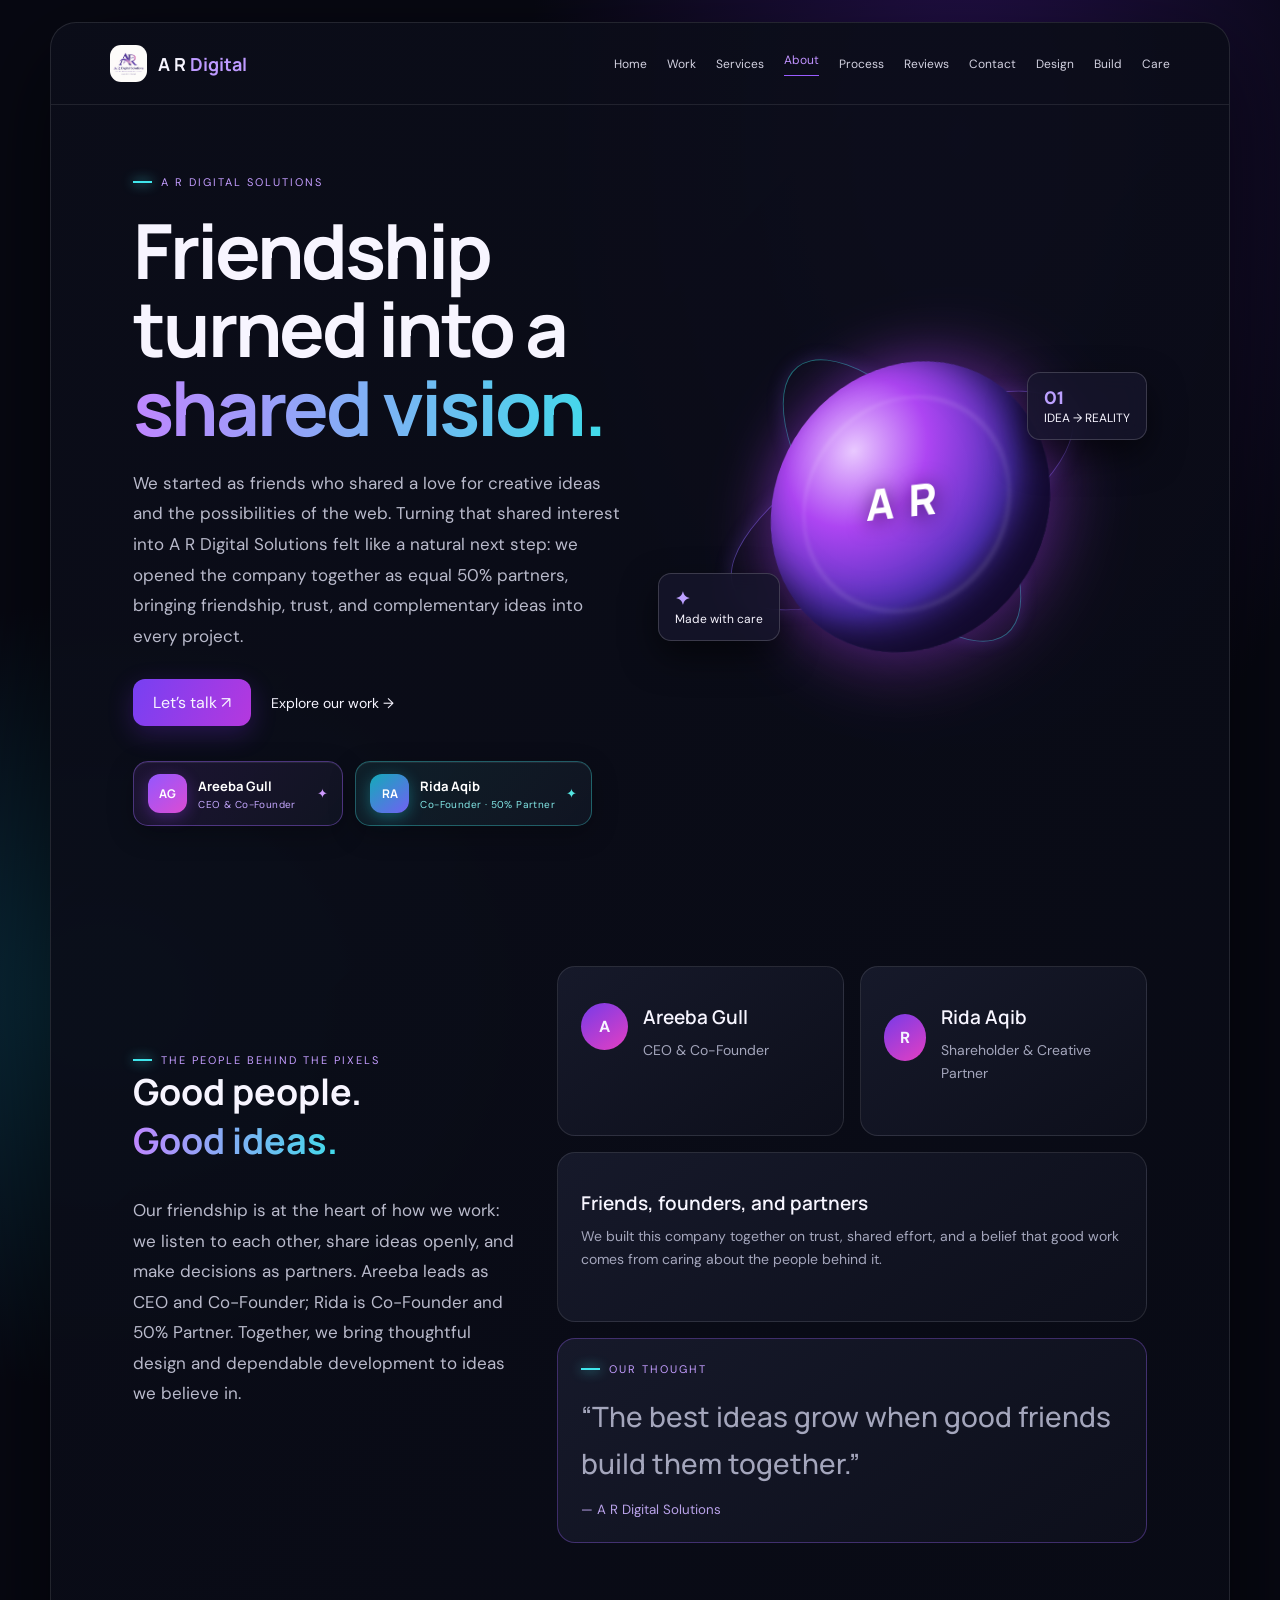
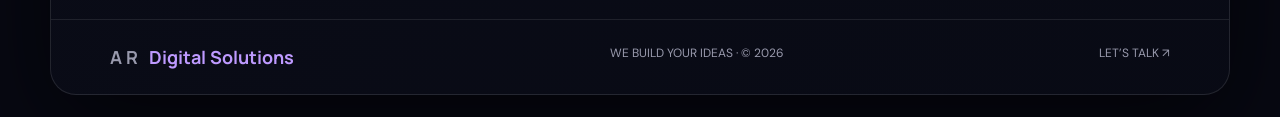
==== about.html @ 034121a3 "first commit" ====
<!doctype html>
<html lang="en">

<head>
    <meta charset="utf-8">
    <meta name="viewport" content="width=device-width,initial-scale=1">
    <meta name="description"
        content="Areeba Gull is CEO of A R Digital Solutions, and Rida Aqib is Co-Founder and 50% Partner.">
    <title>About Us — A R Digital Solutions</title>
    <link rel="icon" type="image/jpeg" href="assets/logo.jpeg">
    <link rel="apple-touch-icon" href="assets/logo.jpeg">
    <meta property="og:site_name" content="A R Digital Solutions">
    <meta property="og:title" content="About — A R Digital Solutions">
    <meta property="og:description"
        content="Thoughtful design and dependable digital experiences from A R Digital Solutions.">
    <meta property="og:image" content="assets/logo.jpeg">
    <meta name="twitter:card" content="summary">
    <meta name="twitter:image" content="assets/logo.jpeg">
    <link rel="stylesheet" href="style.css">
</head>

<body class="page-about">
    <div class="shell">
        <header class="top"><a class="brand" href="index.html"><img src="assets/logo.jpeg" alt=""><span>A R
                    <b>Digital</b></span></a><button class="menu" aria-label="Open navigation"
                aria-expanded="false">☰</button>
            <nav class="nav"><a class="" href="index.html">Home</a><a class="" href="work.html">Work</a><a class=""
                    href="services.html">Services</a><a class="active" href="about.html">About</a><a class=""
                    href="process.html">Process</a><a class="" href="reviews.html">Reviews</a><a class=""
                    href="contact.html">Contact</a><a class="" href="web-design.html">Design</a><a class=""
                    href="development.html">Build</a><a class="" href="care.html">Care</a></nav>
        </header>
        <main>
            <section class="hero">
                <div class="hero-copy">
                    <div class="eyebrow">A R DIGITAL SOLUTIONS</div>
                    <h1>Friendship<br>turned into a <span class="accent">shared vision.</span></h1>
                    <p class="lead">We started as friends who shared a love for creative ideas and the possibilities of
                        the web. Turning that shared interest into A R Digital Solutions felt like a natural next step:
                        we opened the company together as equal 50% partners, bringing friendship, trust, and
                        complementary ideas into every project.</p>
                    <div class="actions"><a class="btn" href="contact.html">Let’s talk ↗</a><a class="link"
                            href="work.html">Explore our work →</a></div>
                    <div class="founders">
                        <article class="founder"><span class="founder-avatar">AG</span><span
                                class="founder-copy"><strong>Areeba Gull</strong><small>CEO &amp;
                                    Co-Founder</small></span><span class="founder-mark">✦</span></article>
                        <article class="founder founder-rida"><span class="founder-avatar">RA</span><span
                                class="founder-copy"><strong>Rida Aqib</strong><small>Co-Founder · 50%
                                    Partner</small></span><span class="founder-mark">✦</span></article>
                    </div>
                </div>
                <div class="orb-scene">
                    <div class="orbit"></div>
                    <div class="orbit two"></div>
                    <div class="orb"></div>
                    <div class="floatcard"><b>01</b>IDEA → REALITY</div>
                    <div class="floatcard low"><b>✦</b>Made with care</div>
                </div>
            </section>
            <section class="content split">
                <div>
                    <div class="eyebrow">THE PEOPLE BEHIND THE PIXELS</div>
                    <h2>Good people.<br><span class="accent">Good ideas.</span></h2>
                    <p class="lead">Our friendship is at the heart of how we work: we listen to each other, share ideas
                        openly, and make decisions as partners. Areeba leads as CEO and Co-Founder; Rida is Co-Founder
                        and 50% Partner. Together, we bring thoughtful design and dependable development to ideas we
                        believe in.</p>
                </div>
                <div class="grid" style="grid-template-columns:1fr 1fr">
                    <article class="card">
                        <div class="team-card">
                            <div class="initial">A</div>
                            <div>
                                <h3>Areeba Gull</h3>
                                <p>CEO & Co-Founder</p>
                            </div>
                        </div>
                    </article>
                    <article class="card">
                        <div class="team-card">
                            <div class="initial">R</div>
                            <div>
                                <h3>Rida Aqib</h3>
                                <p>Shareholder & Creative Partner</p>
                            </div>
                        </div>
                    </article>
                    <article class="card" style="grid-column:1/-1">
                        <h3>Friends, founders, and partners</h3>
                        <p>We built this company together on trust, shared effort, and a belief that good work comes
                            from caring about the people behind it.</p>
                    </article>
                    <article class="card brand-quote" style="grid-column:1/-1">
                        <div class="eyebrow">OUR THOUGHT</div>
                        <p class="quote">“The best ideas grow when good friends build them together.”</p><small>— A R
                            Digital Solutions</small>
                    </article>
                </div>
            </section>
        </main>
        <footer class="footer"><a class="brand" href="index.html">A R <b>Digital Solutions</b></a><span>WE BUILD YOUR
                IDEAS · © 2026</span><a href="contact.html">LET’S TALK ↗</a></footer>
    </div>
    <script>const b = document.querySelector('.menu'), n = document.querySelector('.nav'); b.addEventListener('click', () => { const o = n.classList.toggle('open'); b.setAttribute('aria-expanded', o); b.textContent = o ? '×' : '☰' });</script>
</body>

</html>
---- style.css ----
@import url('https://fonts.googleapis.com/css2?family=DM+Sans:wght@400;500;600;700&family=Manrope:wght@400;500;600;700;800&display=swap');

:root {
    --bg: #070812;
    --line: #292b40;
    --text: #f7f5ff;
    --muted: #a4a6bc;
    --violet: #9a5cff;
    --cyan: #40e6ec
}

* {
    box-sizing: border-box
}

body {
    margin: 0;
    background: radial-gradient(ellipse at 75% 8%, #24104b, transparent 32%), radial-gradient(ellipse at 8% 58%, #092b3a, transparent 28%), var(--bg);
    color: var(--text);
    font: 16px 'DM Sans', sans-serif;
    min-height: 100vh
}

a {
    color: inherit;
    text-decoration: none
}

.shell {
    width: min(1180px, calc(100% - 40px));
    margin: 22px auto;
    border: 1px solid #ffffff1b;
    border-radius: 26px;
    background: linear-gradient(135deg, #0c0e1ae8, #090b15f0);
    box-shadow: 0 30px 100px #0009;
    overflow: hidden
}

.top {
    height: 82px;
    display: flex;
    align-items: center;
    justify-content: space-between;
    padding: 0 5%;
    border-bottom: 1px solid #ffffff17
}

.brand {
    display: flex;
    align-items: center;
    gap: 11px;
    font: 700 18px Manrope
}

.brand img {
    width: 37px;
    height: 37px;
    border-radius: 11px;
    object-fit: cover
}

.brand b {
    color: #be9aff
}

.nav {
    display: flex;
    gap: 20px;
    align-items: center;
    font-size: 12px;
    color: #d2d1e0
}

.nav a:hover,
.nav a.active {
    color: #c092ff
}

.nav .active {
    border-bottom: 1px solid #9a5cff;
    padding-bottom: 7px
}

.menu {
    display: none;
    background: none;
    border: 1px solid var(--line);
    color: white;
    border-radius: 10px;
    padding: 8px 12px;
    font-size: 20px
}

.hero {
    padding: 70px 7% 48px;
    display: grid;
    grid-template-columns: 1fr 1fr;
    gap: 36px;
    align-items: center;
    min-height: 550px
}

.eyebrow {
    font-size: 11px;
    letter-spacing: 2px;
    text-transform: uppercase;
    color: #c49dff;
    display: flex;
    align-items: center;
    gap: 9px
}

.eyebrow:before {
    content: '';
    width: 19px;
    height: 2px;
    background: var(--cyan);
    box-shadow: 0 0 12px var(--cyan)
}

h1,
h2,
h3,
p {
    margin-top: 0
}

h1 {
    font: 700 clamp(43px, 6vw, 76px)/1.03 Manrope;
    letter-spacing: -3px;
    margin: 22px 0
}

.accent {
    background: linear-gradient(90deg, #bf86ff, #40dbea);
    background-clip: text;
    color: transparent
}

.lead {
    max-width: 520px;
    color: #b9bacb;
    line-height: 1.8;
    font-size: 17px
}

.actions {
    display: flex;
    gap: 20px;
    align-items: center;
    margin: 28px 0 35px
}

.btn {
    background: linear-gradient(115deg, #7740f2, #b538de);
    padding: 13px 20px;
    border-radius: 12px;
    box-shadow: 0 8px 26px #872eff3d
}

.link {
    font-size: 14px
}

.proof {
    display: flex;
    gap: 12px;
    align-items: center;
    color: #bbb;
    font-size: 12px
}

.proof strong {
    display: block;
    color: white;
    font-size: 13px
}

.initial {
    width: 47px;
    height: 47px;
    display: grid;
    place-items: center;
    border-radius: 50%;
    background: linear-gradient(145deg, #773be8, #e43fc2);
    font-weight: 700
}

.orb-scene {
    min-height: 390px;
    position: relative;
    display: grid;
    place-items: center;
    perspective: 900px
}

.orb {
    width: min(300px, 70vw);
    aspect-ratio: 1;
    border-radius: 43% 57% 61% 39%/48% 42% 58% 52%;
    background: radial-gradient(circle at 34% 27%, #d0ffff, #58ecff 10%, #3a68e9 37%, #991bfa 67%, #180a39 80%);
    box-shadow: inset -30px -30px 60px #070619, inset 20px 20px 38px #ffffff8a, 0 0 48px #9a35ff8a, 0 0 100px #00dff244;
    transform: rotateX(16deg) rotateY(-22deg);
    animation: float 2.5s ease-in-out infinite
}

.orb:after {
    content: '';
    position: absolute;
    inset: 13%;
    border: 1px solid #ffffff75;
    border-radius: inherit;
    filter: blur(2px);
    transform: rotate(40deg)
}

.orbit {
    position: absolute;
    width: 380px;
    height: 145px;
    border: 1px solid #7d63e889;
    border-radius: 50%;
    transform: rotate(-28deg);
    box-shadow: 0 0 18px #835bff33
}

.orbit.two {
    transform: rotate(52deg);
    width: 340px;
    border-color: #35dfde72
}

.floatcard {
    position: absolute;
    right: 0;
    top: 17%;
    padding: 13px 16px;
    border: 1px solid #ffffff2b;
    border-radius: 13px;
    background: #17162ccf;
    backdrop-filter: blur(10px);
    box-shadow: 0 15px 35px #0008;
    font-size: 12px
}

.floatcard b {
    display: block;
    color: #bca0ff;
    font-size: 18px
}

.floatcard.low {
    top: auto;
    right: auto;
    left: 0;
    bottom: 14%
}

.content {
    padding: 62px 7% 76px;
    min-height: 380px
}

.content h2 {
    font: 700 36px Manrope
}

.grid {
    display: grid;
    grid-template-columns: repeat(3, 1fr);
    gap: 16px;
    margin-top: 30px
}

.card {
    border: 1px solid #ffffff1b;
    background: linear-gradient(145deg, #16192a, #0d0f1b);
    border-radius: 18px;
    padding: 23px;
    min-height: 170px;
    transition: .25s
}

.card:hover {
    transform: translateY(-5px);
    border-color: #9260ed88
}

.icon {
    font-size: 25px;
    color: #c18aff
}

.card h3 {
    font: 600 19px Manrope;
    margin: 14px 0 9px
}

.card p {
    color: var(--muted);
    line-height: 1.65;
    font-size: 14px;
    margin-bottom: 0
}

.project {
    padding: 0;
    overflow: hidden
}

.project-art {
    height: 140px;
    background: radial-gradient(circle at 68% 50%, #aa30e7, #2b1959 24%, #11182d 52%, #070912);
    display: grid;
    place-items: center;
    font: 700 22px Manrope
}

.project:nth-child(3n+2) .project-art {
    background: radial-gradient(circle, #ff92ba, #711c7f 26%, #17142b 68%)
}

.project:nth-child(3n) .project-art {
    background: radial-gradient(circle, #74e8dc, #176e74 24%, #0a1620 68%)
}

.project-info {
    padding: 16px
}

.split {
    display: grid;
    grid-template-columns: .8fr 1.2fr;
    gap: 30px;
    align-items: center
}

.team-card {
    display: flex;
    gap: 15px;
    align-items: center
}

.quote {
    font: 500 21px/1.5 Manrope;
    color: #e4e1ef
}

.contact-box {
    border: 1px solid #ffffff20;
    border-radius: 20px;
    padding: 28px;
    background: linear-gradient(130deg, #15172a, #0c1321);
    margin-top: 25px
}

.footer {
    padding: 25px 5%;
    display: flex;
    justify-content: space-between;
    gap: 12px;
    color: #999aad;
    border-top: 1px solid #ffffff17;
    font-size: 12px
}

@keyframes float {
    50% {
        transform: translateY(-13px) rotateX(18deg) rotateY(-16deg)
    }
}

@media(max-width:800px) {
    .nav {
        display: none;
        position: absolute;
        top: 74px;
        right: 16px;
        left: 16px;
        background: #101322;
        border: 1px solid var(--line);
        border-radius: 16px;
        padding: 20px;
        z-index: 10;
        flex-direction: column;
        align-items: stretch
    }

    .nav.open {
        display: flex
    }

    .menu {
        display: block
    }

    .hero {
        grid-template-columns: 1fr;
        padding: 48px 7% 24px;
        gap: 0
    }

    .hero-copy {
        text-align: center
    }

    .hero-copy .eyebrow,
    .actions,
    .proof {
        justify-content: center
    }

    .lead {
        margin-inline: auto
    }

    .orb-scene {
        min-height: 320px
    }

    .grid {
        grid-template-columns: repeat(2, 1fr)
    }

    .split {
        grid-template-columns: 1fr
    }
}

@media(max-width:520px) {
    .shell {
        width: calc(100% - 18px);
        margin: 9px auto;
        border-radius: 19px
    }

    .top {
        height: 68px;
        padding: 0 17px
    }

    .brand {
        font-size: 15px
    }

    .brand img {
        width: 32px;
        height: 32px
    }

    .hero {
        padding: 42px 22px 18px
    }

    h1 {
        letter-spacing: -2px
    }

    .lead {
        font-size: 15px
    }

    .actions {
        flex-wrap: wrap
    }

    .orb-scene {
        min-height: 280px
    }

    .orb {
        width: 220px
    }

    .orbit {
        width: 275px;
        height: 110px
    }

    .content {
        padding: 46px 22px 56px
    }

    .content h2 {
        font-size: 30px
    }

    .grid {
        grid-template-columns: 1fr
    }

    .footer {
        padding: 20px;
        flex-wrap: wrap
    }
}

/* Refined inquiry form */
.contact-box:has(#inquiry-form) {
    padding: clamp(22px, 4vw, 42px);
    border: 1px solid #9b66ff55;
    background: radial-gradient(ellipse at 95% 0%, #57249733, transparent 42%), linear-gradient(145deg, #141729, #0b0e19);
    box-shadow: 0 22px 55px #0007, inset 0 1px #ffffff12
}

#inquiry-form {
    gap: 20px !important
}

#inquiry-form label {
    display: flex;
    flex-direction: column;
    gap: 9px;
    color: #dedced;
    font-size: 13px;
    font-weight: 600
}

#inquiry-form input,
#inquiry-form select,
#inquiry-form textarea {
    width: 100%;
    padding: 14px 15px;
    border: 1px solid #ffffff20;
    border-radius: 12px;
    background: #090b16;
    color: #f8f6ff;
    font: 500 14px 'DM Sans', sans-serif;
    outline: none;
    transition: border-color .2s, box-shadow .2s
}

#inquiry-form input::placeholder,
#inquiry-form textarea::placeholder {
    color: #77798f
}

#inquiry-form input:focus,
#inquiry-form select:focus,
#inquiry-form textarea:focus {
    border-color: #a06aff;
    box-shadow: 0 0 0 3px #8b4fff24
}

#inquiry-form select {
    appearance: none;
    background-image: linear-gradient(45deg, transparent 50%, #bba7e9 50%), linear-gradient(135deg, #bba7e9 50%, transparent 50%);
    background-position: calc(100% - 19px) 20px, calc(100% - 14px) 20px;
    background-size: 5px 5px, 5px 5px;
    background-repeat: no-repeat
}

#inquiry-form select option {
    background: #101322;
    color: #fff
}

#inquiry-form textarea {
    resize: vertical;
    min-height: 135px;
    line-height: 1.6
}

#inquiry-form button {
    padding: 15px 23px !important;
    border-radius: 13px !important;
    box-shadow: 0 10px 28px #873aff55;
    transition: transform .2s, box-shadow .2s
}

#inquiry-form button:hover {
    transform: translateY(-2px);
    box-shadow: 0 14px 34px #873aff77
}

#inquiry-form>p {
    font-size: 12px !important;
    line-height: 1.5
}

#inquiry-form label[style*="grid-column"] {
    margin-top: 2px
}

.content>.grid .card {
    background: linear-gradient(145deg, #16192a, #0d0f1b)
}

@media(max-width:600px) {
    #inquiry-form {
        grid-template-columns: 1fr !important;
        gap: 16px !important
    }

    #inquiry-form label[style*="grid-column"] {
        grid-column: auto !important
    }

    #inquiry-form button {
        width: 100%
    }
}

/* Founder highlights in hero */
.founders {
    display: flex;
    gap: 12px;
    align-items: stretch;
    margin-top: 32px;
    max-width: 540px
}

.founder {
    position: relative;
    display: flex;
    align-items: center;
    gap: 11px;
    min-width: 210px;
    padding: 12px 14px;
    border: 1px solid #a06aff66;
    border-radius: 15px;
    background: linear-gradient(130deg, #201637d9, #111523e8);
    box-shadow: inset 0 1px #ffffff12, 0 8px 26px #0004
}

.founder-rida {
    border-color: #43dfe259;
    background: linear-gradient(130deg, #10242dd9, #111523e8)
}

.founder-avatar {
    width: 39px;
    height: 39px;
    flex: 0 0 39px;
    display: grid;
    place-items: center;
    border-radius: 12px;
    background: linear-gradient(140deg, #9357ff, #dc4cd3);
    font: 700 12px Manrope;
    color: white;
    box-shadow: 0 4px 16px #a03eff55
}

.founder-rida .founder-avatar {
    background: linear-gradient(140deg, #13abb9, #7160f3);
    box-shadow: 0 4px 16px #20dbe955
}

.founder-copy {
    display: flex;
    flex-direction: column;
    gap: 3px;
    text-align: left
}

.founder-copy strong {
    font: 700 13px Manrope;
    color: white
}

.founder-copy small {
    font-size: 10px;
    letter-spacing: .4px;
    color: #c5a8ff
}

.founder-rida .founder-copy small {
    color: #83e9e8
}

.founder-mark {
    margin-left: auto;
    color: #cf9aff;
    font-size: 13px
}

.founder-rida .founder-mark {
    color: #55e7e3
}

@media(max-width:800px) {
    .founders {
        justify-content: center;
        margin: 28px auto 0
    }

    .founder {
        min-width: 0;
        flex: 1;
        max-width: 250px
    }
}

@media(max-width:520px) {
    .founders {
        gap: 8px
    }

    .founder {
        padding: 10px 9px;
        gap: 8px;
        border-radius: 12px
    }

    .founder-avatar {
        width: 34px;
        height: 34px;
        flex-basis: 34px
    }

    .founder-copy strong {
        font-size: 11px
    }

    .founder-copy small {
        font-size: 9px;
        letter-spacing: 0
    }

    .founder-mark {
        display: none
    }
}

.tech-stack {
    margin-top: 42px
}

.tech-list {
    display: flex;
    flex-wrap: wrap;
    gap: 12px;
    margin-top: 22px
}

.tech-list span {
    padding: 12px 18px;
    border: 1px solid #9c68ff55;
    border-radius: 12px;
    background: linear-gradient(135deg, #201638, #111523);
    color: #eee5ff;
    font: 600 14px Manrope;
    box-shadow: inset 0 1px #ffffff10, 0 7px 20px #0004
}

.tech-list span:nth-child(even) {
    border-color: #42dfe455;
    color: #a5f6f0
}

.tech-list span:hover {
    transform: translateY(-3px);
    box-shadow: 0 10px 25px #8439ff35
}

/* Interactive project cards */
.project {
    transform-style: preserve-3d;
    perspective: 900px;
    transition: transform .45s cubic-bezier(.2, .8, .2, 1), border-color .3s, box-shadow .3s;
    animation: card-enter .65s both;
    animation-delay: var(--delay, 0ms)
}

.project:hover {
    transform: translateY(-9px) rotateX(2deg) rotateY(-2deg);
    border-color: #a272ffb8;
    box-shadow: 0 24px 44px #0008, 0 0 24px #963dff26
}

.project-art {
    position: relative;
    overflow: hidden;
    isolation: isolate;
    transition: filter .35s, transform .45s
}

.project-art:before {
    content: '';
    position: absolute;
    z-index: -1;
    inset: -40%;
    background: linear-gradient(115deg, transparent 35%, #ffffff3a 48%, transparent 62%);
    transform: translateX(-70%) rotate(10deg);
    transition: transform .7s
}

.project:hover .project-art:before {
    transform: translateX(70%) rotate(10deg)
}

.project:hover .project-art {
    filter: saturate(1.35) brightness(1.14)
}

.project-info h3 {
    transition: color .25s
}

.project:hover .project-info h3 {
    color: #d3aaff
}

.project-info p {
    transition: color .25s
}

.project:hover .project-info p {
    color: #d3d3e4
}

@keyframes card-enter {
    from {
        opacity: .45;
        transform: translateY(14px)
    }

    to {
        opacity: 1;
        transform: translateY(0)
    }
}

@media(prefers-reduced-motion:reduce) {

    .project,
    .project-art,
    .project-art:before {
        animation: none !important;
        transition: none !important
    }
}

.brand-quote {
    background: linear-gradient(135deg, #211638, #101827);
    border-color: #9d65ff55
}

.brand-quote .quote {
    font-size: clamp(20px, 3vw, 28px);
    margin: 17px 0 12px
}

.brand-quote small {
    color: #b9a2e9
}

.rating-panel {
    background: radial-gradient(ellipse at 80% 20%, #7134c544, transparent 45%), linear-gradient(130deg, #16172b, #0c101b)
}

.rating-stat {
    display: flex;
    align-items: center;
    justify-content: space-between;
    gap: 28px
}

.rating-stat h2 {
    font: 800 clamp(56px, 9vw, 90px)/1 Manrope;
    margin: 18px 0 10px;
    background: linear-gradient(90deg, #c288ff, #46e5e6);
    background-clip: text;
    color: transparent
}

.rating-stat h2 span {
    font-size: .55em
}

.rating-stat p {
    color: var(--muted);
    margin: 0
}

.rating-meter {
    width: min(340px, 40%);
    height: 13px;
    background: #ffffff16;
    border-radius: 99px;
    overflow: hidden
}

.rating-meter span {
    display: block;
    width: 70%;
    height: 100%;
    border-radius: inherit;
    background: linear-gradient(90deg, #8849fa, #43dfe5);
    box-shadow: 0 0 18px #974cff88
}

.social-review-grid {
    grid-template-columns: repeat(3, minmax(0, 1fr))
}

.social-review {
    margin: 0;
    padding: 14px;
    min-width: 0
}

.social-review figcaption {
    display: flex;
    justify-content: space-between;
    align-items: center;
    gap: 8px;
    margin-bottom: 13px;
    flex-wrap: wrap
}

.social-review img {
    display: block;
    width: 100%;
    height: auto;
    max-height: 570px;
    object-fit: contain;
    background: #f1f2f6;
    border-radius: 12px
}

.social-badge,
.mock-label {
    font-size: 10px;
    font-weight: 700;
    border-radius: 99px;
    padding: 7px 10px
}

.instagram-badge {
    background: #a22798;
    color: #fff
}

.facebook-badge {
    background: #1477f8;
    color: #fff
}

.whatsapp-badge {
    background: #087b61;
    color: #fff
}

.mock-label {
    background: #27283a;
    color: #d8c9ff;
    border: 1px solid #ffffff22
}

@media(max-width:800px) {
    .social-review-grid {
        grid-template-columns: 1fr 1fr
    }
}

@media(max-width:520px) {
    .social-review-grid {
        grid-template-columns: 1fr
    }

    .rating-stat {
        align-items: flex-start;
        flex-direction: column
    }

    .rating-meter {
        width: 100%
    }
}

/* Page-specific hero objects. Home keeps the original organic 3D orb. */
.page-work .orb {
    border-radius: 18%;
    rotate: 45deg;
    background: linear-gradient(135deg, #c464ff 0%, #4738e8 42%, #17102f 76%);
    box-shadow: inset -22px -24px 42px #09071d, inset 12px 12px 28px #ffffffaa, 0 0 55px #9c38ff99, 0 0 105px #5142ff55
}

.page-work .orb:before {
    content: '✦';
    color: #dcbeff
}

.page-services .orb {
    border-radius: 50%;
    clip-path: polygon(50% 0%, 61% 9%, 75% 4%, 82% 17%, 96% 25%, 91% 40%, 100% 50%, 91% 62%, 96% 76%, 81% 83%, 75% 96%, 60% 91%, 50% 100%, 39% 91%, 24% 96%, 17% 82%, 4% 75%, 9% 61%, 0% 50%, 9% 39%, 4% 24%, 18% 17%, 25% 4%, 40% 9%);
    background: radial-gradient(circle at 32% 28%, #efffff, #56e7df 18%, #298de1 48%, #703be4 75%, #160c35);
    box-shadow: 0 0 60px #42dce8aa
}

.page-services .orb:before {
    content: '⚙';
    color: #f4f2ff
}

.page-about .orb {
    border-radius: 50%;
    background: radial-gradient(circle at 32% 30%, #e9c9ff, #ad45f2 28%, #5132bb 59%, #130d2a 80%);
    box-shadow: inset -25px -25px 45px #120a2e, 0 0 70px #a139e999
}

.page-about .orb:before {
    content: 'A R';
    font-size: 45px;
    letter-spacing: 3px;
    color: #fff
}

.page-process .orb {
    clip-path: polygon(10% 0, 90% 0, 60% 42%, 60% 58%, 90% 100%, 10% 100%, 40% 58%, 40% 42%);
    border-radius: 12%;
    background: linear-gradient(145deg, #9f62ff, #42d9df 48%, #292070);
    filter: drop-shadow(0 0 26px #8e4cff)
}

.page-process .orb:before {
    content: '→';
    color: white
}

.page-reviews .orb {
    border-radius: 50% 50% 50% 12%;
    background: radial-gradient(circle at 34% 27%, #fff0fb, #ff82d5 20%, #a032ef 55%, #211040 82%);
    box-shadow: inset -20px -20px 45px #1a0d32, 0 0 55px #f14bd499
}

.page-reviews .orb:before {
    content: '“ ”';
    font-size: 66px;
    color: #fff
}

.page-contact .orb {
    border-radius: 18%;
    clip-path: polygon(0 15%, 50% 54%, 100% 15%, 100% 100%, 0 100%);
    background: linear-gradient(145deg, #43ebed, #3a67d8 48%, #7735e3 78%);
    box-shadow: 0 0 55px #42dce899
}

.page-contact .orb:before {
    content: '✉';
    top: 17%;
    color: #fff
}

.page-web-design .orb {
    border-radius: 50%;
    background: conic-gradient(from 220deg, #34dce6, #594df6, #d34cff, #ff72bb, #f5d76e, #34dce6);
    box-shadow: inset -24px -24px 46px #130b31, 0 0 55px #b550ff99
}

.page-web-design .orb:before {
    content: '✎';
    color: #fff
}

.page-development .orb {
    border-radius: 28%;
    background: radial-gradient(circle at 30% 26%, #d9ffff, #49def0 18%, #3569db 49%, #582bd3 77%, #130c2a);
    box-shadow: inset -23px -23px 42px #0a0a25, 0 0 55px #2de0f299
}

.page-development .orb:before {
    content: '</>';
    font-size: 55px;
    color: #fff
}

.page-care .orb {
    border-radius: 50%;
    background: radial-gradient(circle at 34% 26%, #e7ffe6, #8cf080 18%, #39bb99 48%, #197c8d 70%, #0a1828 87%);
    box-shadow: inset -25px -25px 46px #091d26, 0 0 60px #57eea899
}

.page-care .orb:before {
    content: '↻';
    font-size: 100px;
    color: #fff
}

.page-work .orb:before,
.page-services .orb:before,
.page-about .orb:before,
.page-process .orb:before,
.page-reviews .orb:before,
.page-contact .orb:before,
.page-web-design .orb:before,
.page-development .orb:before,
.page-care .orb:before {
    position: absolute;
    inset: 0;
    display: grid;
    place-items: center;
    font-family: Manrope, sans-serif;
    font-weight: 800;
    text-shadow: 0 3px 22px #080516aa;
    pointer-events: none
}

.page-work .orb,
.page-services .orb,
.page-about .orb,
.page-process .orb,
.page-reviews .orb,
.page-contact .orb,
.page-web-design .orb,
.page-development .orb,
.page-care .orb {
    animation: quick-float 2.5s ease-in-out infinite
}

.page-work .orbit,
.page-services .orbit,
.page-about .orbit,
.page-process .orbit,
.page-reviews .orbit,
.page-contact .orbit,
.page-web-design .orbit,
.page-development .orbit,
.page-care .orbit {
    animation: orbit-spin 2.5s linear infinite
}

.page-work .orbit.two,
.page-services .orbit.two,
.page-about .orbit.two,
.page-process .orbit.two,
.page-reviews .orbit.two,
.page-contact .orbit.two,
.page-web-design .orbit.two,
.page-development .orbit.two,
.page-care .orbit.two {
    animation-duration: 2.5s;
    animation-direction: reverse
}

@keyframes quick-float {

    0%,
    100% {
        translate: 0 0;
        scale: 1
    }

    50% {
        translate: 0 -13px;
        scale: 1.035
    }
}

@keyframes orbit-spin {
    from {
        rotate: 0deg
    }

    to {
        rotate: 360deg
    }
}

@media(prefers-reduced-motion:reduce) {

    .page-work .orb,
    .page-services .orb,
    .page-about .orb,
    .page-process .orb,
    .page-reviews .orb,
    .page-contact .orb,
    .page-web-design .orb,
    .page-development .orb,
    .page-care .orb,
    .page-work .orbit,
    .page-services .orbit,
    .page-about .orbit,
    .page-process .orbit,
    .page-reviews .orbit,
    .page-contact .orbit,
    .page-web-design .orbit,
    .page-development .orbit,
    .page-care .orbit {
        animation: none !important
    }
}

.page-index .orb {
    animation-duration: 2s
}

/* Home page company introduction */
.home-story {
    border-top: 1px solid #ffffff14;
    background: radial-gradient(ellipse at 10% 18%, #44206a26, transparent 42%)
}

.home-story-intro {
    display: grid;
    grid-template-columns: 1.15fr .85fr;
    gap: 36px;
    align-items: center;
    margin-top: 22px
}

.home-story-intro h2 {
    max-width: 590px
}

.home-quote {
    position: relative;
    padding: 27px;
    border: 1px solid #9a61e94a;
    border-radius: 20px;
    background: linear-gradient(145deg, #1a1730, #101421);
    box-shadow: 0 16px 40px #0005
}

.home-quote>span {
    font: 700 64px/0.8 Manrope;
    color: #bd8bff
}

.home-quote p {
    font: 600 20px/1.55 Manrope;
    color: #f1edfb;
    margin: 8px 0 17px
}

.home-quote small {
    font-size: 10px;
    letter-spacing: 1.7px;
    color: #a8a0ba
}

.home-promise {
    margin-top: 32px
}

.home-cta {
    margin-top: 28px;
    padding: 24px 28px;
    display: flex;
    justify-content: space-between;
    align-items: center;
    gap: 20px;
    border: 1px solid #45d8dd3a;
    border-radius: 18px;
    background: linear-gradient(115deg, #101b26, #171228)
}

.home-cta h2 {
    margin-bottom: 7px;
    font-size: 25px
}

.home-cta p {
    margin: 0;
    color: var(--muted);
    font-size: 14px
}

.home-cta .btn {
    white-space: nowrap
}

@media(max-width:760px) {
    .home-story-intro {
        grid-template-columns: 1fr;
        gap: 22px
    }

    .home-cta {
        align-items: flex-start;
        flex-direction: column
    }

    .home-cta .btn {
        width: 100%;
        text-align: center
    }
}

/* More vivid home page project showcase */
.home-section-head {
    display: flex;
    justify-content: space-between;
    align-items: end;
    gap: 20px;
    margin-bottom: 26px
}

.home-section-head h2 {
    margin: 12px 0 0
}

.home-project-grid {
    display: grid;
    grid-template-columns: repeat(3, 1fr);
    gap: 17px
}

.home-project {
    min-width: 0;
    position: relative;
    overflow: hidden;
    min-height: 335px;
    padding: 15px;
    border: 1px solid #ffffff20;
    border-radius: 20px;
    background: #101321;
    box-shadow: 0 14px 35px #0005;
    transition: transform .35s, border-color .35s, box-shadow .35s
}

.home-project:hover {
    transform: translateY(-7px);
    border-color: #a76aff9c;
    box-shadow: 0 24px 48px #0008, 0 0 27px #923aff29
}

.project-label {
    position: relative;
    z-index: 2;
    font-size: 9px;
    letter-spacing: 1.25px;
    color: #c8bfdd
}

.mini-window {
    position: absolute;
    inset: 54px 15px 66px;
    border: 1px solid #ffffff2a;
    border-radius: 14px;
    overflow: hidden;
    background: linear-gradient(140deg, #113844, #10222a 50%, #081419)
}

.mini-top {
    height: 30px;
    padding: 8px 10px;
    border-bottom: 1px solid #ffffff20;
    display: flex;
    align-items: center;
    gap: 4px
}

.mini-top i {
    width: 5px;
    height: 5px;
    border-radius: 50%;
    background: #80e2d6
}

.mini-top span {
    margin-left: auto;
    color: #c7d7d3;
    font-size: 8px
}

.mini-content {
    position: absolute;
    inset: 30px 0 0;
    padding: 23px 19px;
    display: flex;
    flex-direction: column;
    align-items: flex-start;
    justify-content: center;
    background: radial-gradient(ellipse at 80% 12%, #54c5bb55, transparent 50%)
}

.mini-content small {
    font-size: 8px;
    letter-spacing: 1.6px;
    color: #87eee0
}

.mini-content b {
    font: 700 clamp(21px, 2.8vw, 34px)/1.12 Manrope;
    margin: 12px 0
}

.mini-button {
    padding: 8px 12px;
    border-radius: 20px;
    background: #b1ffdb;
    color: #10231f;
    font-size: 9px
}

.home-project-foot {
    position: absolute;
    bottom: 16px;
    left: 16px;
    right: 16px;
    display: flex;
    justify-content: space-between;
    align-items: center;
    font: 600 16px Manrope
}

.home-project-foot span {
    width: 32px;
    height: 32px;
    display: grid;
    place-items: center;
    border: 1px solid #ffffff27;
    border-radius: 50%;
    transition: .25s
}

.home-project:hover .home-project-foot span {
    background: #a453ff;
    color: #fff;
    transform: rotate(45deg)
}

.home-project-shop {
    background: radial-gradient(ellipse at 80% 35%, #a541b766, transparent 50%), linear-gradient(145deg, #241331, #0e1020)
}

.shop-art {
    position: absolute;
    inset: 54px 15px 66px;
    border-radius: 14px;
    overflow: hidden;
    padding: 26px 19px;
    background: linear-gradient(135deg, #ed9fbb, #633a6b 53%, #16142c);
    display: flex;
    flex-direction: column;
    justify-content: center
}

.shop-art:after {
    content: '';
    position: absolute;
    width: 140px;
    height: 200px;
    right: -24px;
    top: 25px;
    border-radius: 75px 75px 15px 15px;
    transform: rotate(-24deg);
    background: linear-gradient(160deg, #ffd8c7, #a42de2 65%, #34235c);
    box-shadow: 0 10px 32px #20102e88
}

.shop-art span {
    font-size: 8px;
    letter-spacing: 1.6px;
    position: relative;
    z-index: 1
}

.shop-art b {
    font: 700 clamp(22px, 2.5vw, 32px)/1.08 Manrope;
    margin-top: 14px;
    position: relative;
    z-index: 1
}

.shop-art i {
    position: absolute;
    left: 55%;
    bottom: 22px;
    color: #fff;
    font-size: 42px;
    z-index: 2;
    text-shadow: 0 0 15px #fff
}

.home-project-flora {
    background: radial-gradient(ellipse at 60% 40%, #d9b98a77, transparent 50%), linear-gradient(145deg, #182623, #0b1215)
}

.flora-art {
    position: absolute;
    inset: 54px 15px 66px;
    border-radius: 14px;
    background: radial-gradient(ellipse at 50% 80%, #edb599, #944e66 36%, #122422 78%);
    display: flex;
    flex-direction: column;
    align-items: center;
    justify-content: center;
    overflow: hidden
}

.flora-art i {
    font-size: 75px;
    color: #d6f2bf;
    text-shadow: 0 0 25px #a5ffbcaa;
    animation: flora-sway 2.8s ease-in-out infinite
}

.flora-art span {
    font: 700 26px Manrope;
    z-index: 1
}

.flora-art small {
    color: #e8dcd0;
    font-size: 11px;
    margin-top: 7px
}

.tech-ribbon {
    margin-top: 30px;
    padding: 17px 10px;
    display: flex;
    justify-content: space-around;
    align-items: center;
    gap: 14px;
    flex-wrap: wrap;
    border-block: 1px solid #ffffff17;
    color: #c8c5d7;
    font: 600 10px Manrope;
    letter-spacing: 1.5px
}

.tech-ribbon b {
    color: #ac7aff;
    font-size: 13px
}

@keyframes flora-sway {
    50% {
        transform: rotate(9deg) scale(1.08)
    }
}

@media(max-width:760px) {
    .home-project-grid {
        grid-template-columns: 1fr 1fr
    }

    .home-project:last-child {
        grid-column: 1/-1
    }

    .mini-content b,
    .shop-art b {
        font-size: 24px
    }
}

@media(max-width:520px) {
    .home-project-grid {
        grid-template-columns: 1fr
    }

    .home-project:last-child {
        grid-column: auto
    }

    .home-project {
        min-height: 320px
    }

    .home-section-head {
        align-items: flex-start;
        flex-direction: column
    }

    .tech-ribbon {
        gap: 10px;
        font-size: 8px;
        letter-spacing: 1px
    }
}

@media(prefers-reduced-motion:reduce) {
    .flora-art i {
        animation: none
    }
}

/* Home team invitation */
.join-team {
    position: relative;
    isolation: isolate;
    overflow: hidden;
    margin: 42px 0 26px;
    padding: clamp(24px, 4vw, 42px);
    display: grid;
    grid-template-columns: 1.15fr .85fr;
    gap: 30px;
    align-items: center;
    border: 1px solid #a26cff63;
    border-radius: 24px;
    background: radial-gradient(ellipse at 85% 15%, #7d3ee444, transparent 44%), linear-gradient(120deg, #17142a, #0d1822);
    box-shadow: 0 22px 55px #0007, inset 0 1px #ffffff13
}

.join-copy,
.join-side {
    position: relative;
    z-index: 1
}

.join-copy h2 {
    font: 700 clamp(28px, 4vw, 42px)/1.14 Manrope;
    letter-spacing: -1px;
    margin: 15px 0
}

.join-copy p {
    max-width: 560px;
    color: #b9bacb;
    font-size: 15px;
    line-height: 1.75;
    margin-bottom: 22px
}

.join-side {
    min-height: 220px;
    display: grid;
    place-items: center;
    perspective: 700px
}

.join-code {
    width: min(310px, 100%);
    padding: 16px 20px;
    border: 1px solid #ffffff2b;
    border-radius: 16px;
    background: linear-gradient(145deg, #1c2031e8, #111321e8);
    box-shadow: 0 22px 40px #0008, 0 0 35px #8b42ff29;
    transform: rotateY(-10deg) rotateX(5deg);
    animation: code-float 3.2s ease-in-out infinite
}

.join-code>span {
    display: flex;
    gap: 5px;
    margin-bottom: 16px
}

.join-code i {
    width: 7px;
    height: 7px;
    border-radius: 50%;
    background: #ff7a9e
}

.join-code i:nth-child(2) {
    background: #ffd66f
}

.join-code i:nth-child(3) {
    background: #7ee3bb
}

.join-code code {
    font: 500 14px/1.9 ui-monospace, Consolas, monospace;
    color: #d8c5ff
}

.join-pill {
    margin-top: -6px;
    padding: 10px 14px;
    border: 1px solid #ffffff26;
    border-radius: 99px;
    background: #0a0c17d9;
    color: #dad6e7;
    font-size: 9px;
    letter-spacing: 1.4px
}

.join-pill b {
    color: #55e3df;
    padding: 0 5px
}

.join-orbit {
    position: absolute;
    z-index: -1;
    width: 210px;
    height: 210px;
    border: 1px solid #a656ff3b;
    border-radius: 50%;
    right: -65px;
    top: -88px
}

.join-orbit-b {
    width: 280px;
    height: 280px;
    right: -82px;
    top: -120px;
    border-color: #42e0dc25
}

@keyframes code-float {
    50% {
        translate: 0 -8px;
        rotate: 1deg
    }
}

@media(max-width:700px) {
    .join-team {
        grid-template-columns: 1fr;
        gap: 8px
    }

    .join-side {
        min-height: 190px
    }

    .join-code {
        width: min(340px, 100%)
    }
}

@media(prefers-reduced-motion:reduce) {
    .join-code {
        animation: none
    }
}

/* Smooth, seamless skills ticker on the home page */
.tech-ribbon {
    display: flex;
    justify-content: flex-start;
    flex-wrap: nowrap;
    overflow: hidden;
    position: relative;
    gap: 0;
    padding: 16px 0;
    mask-image: linear-gradient(90deg, transparent, #000 5%, #000 95%, transparent)
}

.tech-track {
    flex: 0 0 auto;
    display: flex;
    align-items: center;
    gap: 18px;
    padding-right: 18px;
    white-space: nowrap;
    animation: skills-marquee 20s linear infinite
}

.tech-track span {
    flex: 0 0 auto
}

.tech-track b {
    flex: 0 0 auto
}

.tech-ribbon:hover .tech-track {
    animation-play-state: paused
}

@keyframes skills-marquee {
    from {
        transform: translateX(0)
    }

    to {
        transform: translateX(-100%)
    }
}

@media(prefers-reduced-motion:reduce) {
    .tech-track {
        animation: none
    }

    .tech-ribbon {
        overflow-x: auto;
        mask-image: none
    }
}
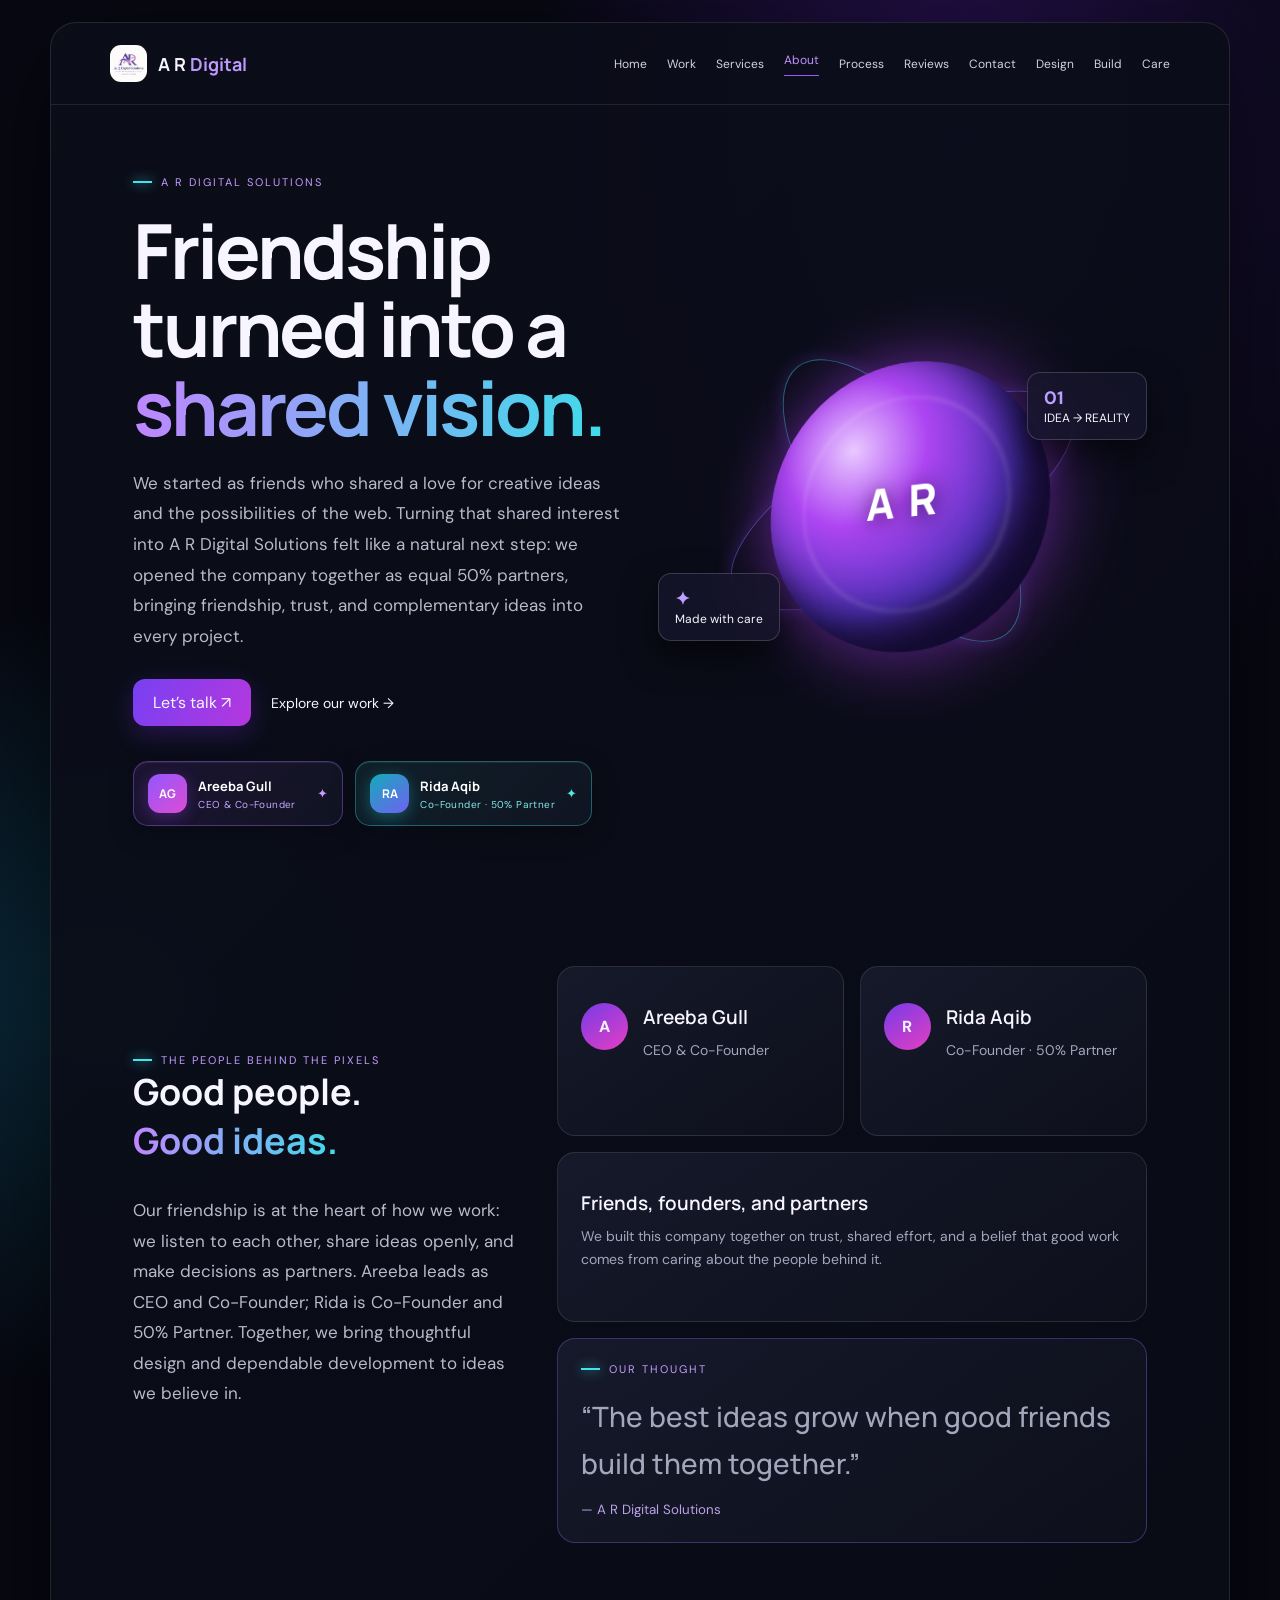
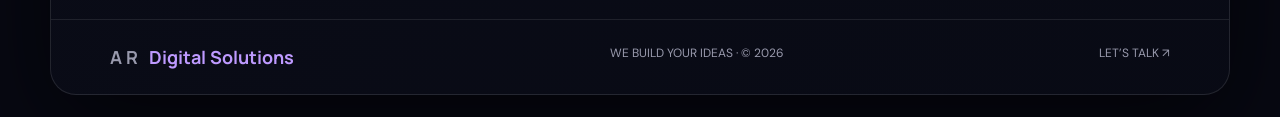
==== commit 09ccfa95: "first commit" ====
--- a/about.html
+++ b/about.html
@@ -67,7 +67,7 @@
                         and 50% Partner. Together, we bring thoughtful design and dependable development to ideas we
                         believe in.</p>
                 </div>
-                <div class="grid" style="grid-template-columns:1fr 1fr">
+                <div class="grid about-team-grid">
                     <article class="card">
                         <div class="team-card">
                             <div class="initial">A</div>
@@ -82,7 +82,7 @@
                             <div class="initial">R</div>
                             <div>
                                 <h3>Rida Aqib</h3>
-                                <p>Shareholder & Creative Partner</p>
+                                <p>Co-Founder · 50% Partner</p>
                             </div>
                         </div>
                     </article>
--- a/style.css
+++ b/style.css
@@ -1768,4 +1768,36 @@
         overflow-x: auto;
         mask-image: none
     }
+}
+
+/* About and Contact cards: responsive mobile layout */
+.about-team-grid,
+.contact-methods {
+    grid-template-columns: repeat(2, minmax(0, 1fr))
+}
+
+.about-team-grid .card,
+.contact-methods .card {
+    min-width: 0;
+    overflow-wrap: anywhere
+}
+
+#inquiry-form label {
+    min-width: 0
+}
+
+#inquiry-form input,
+#inquiry-form select,
+#inquiry-form textarea {
+    width: 100%;
+    min-width: 0;
+    max-width: 100%
+}
+
+@media(max-width:600px) {
+
+    .about-team-grid,
+    .contact-methods {
+        grid-template-columns: minmax(0, 1fr)
+    }
 }
